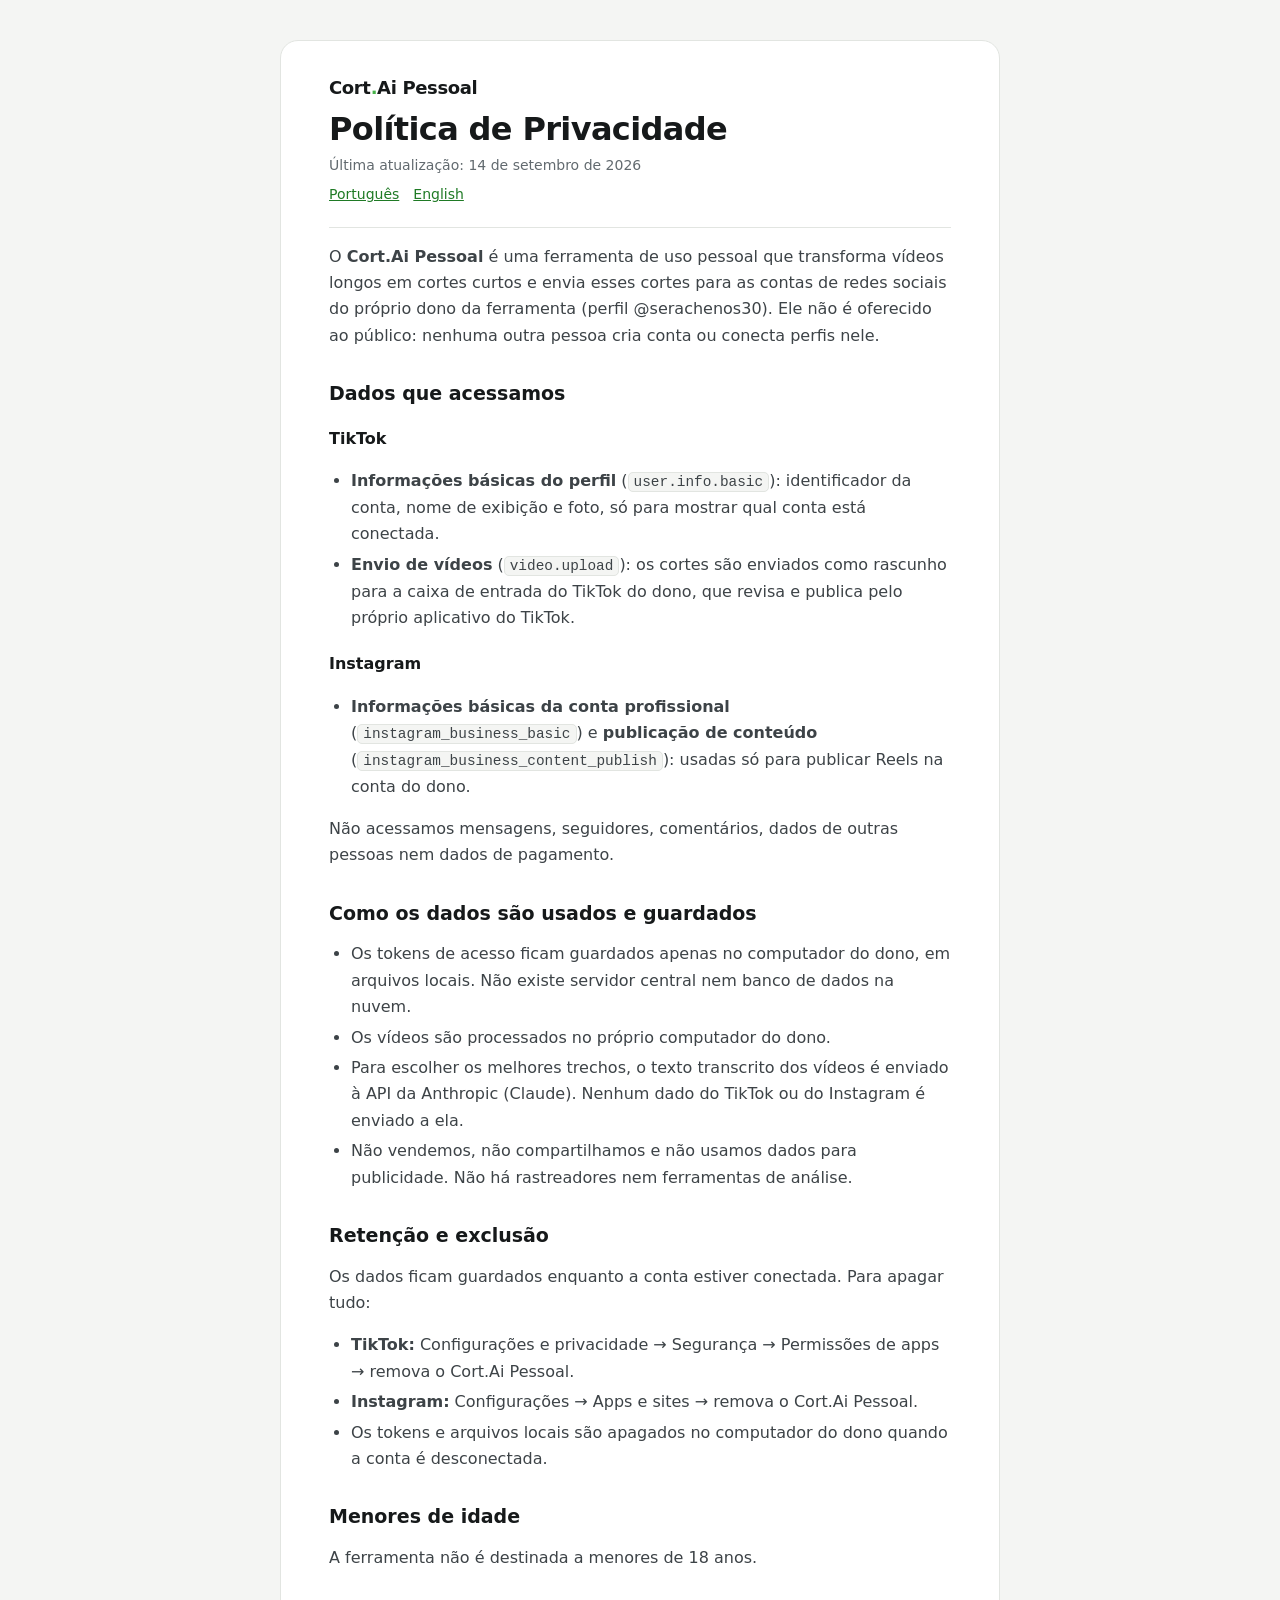
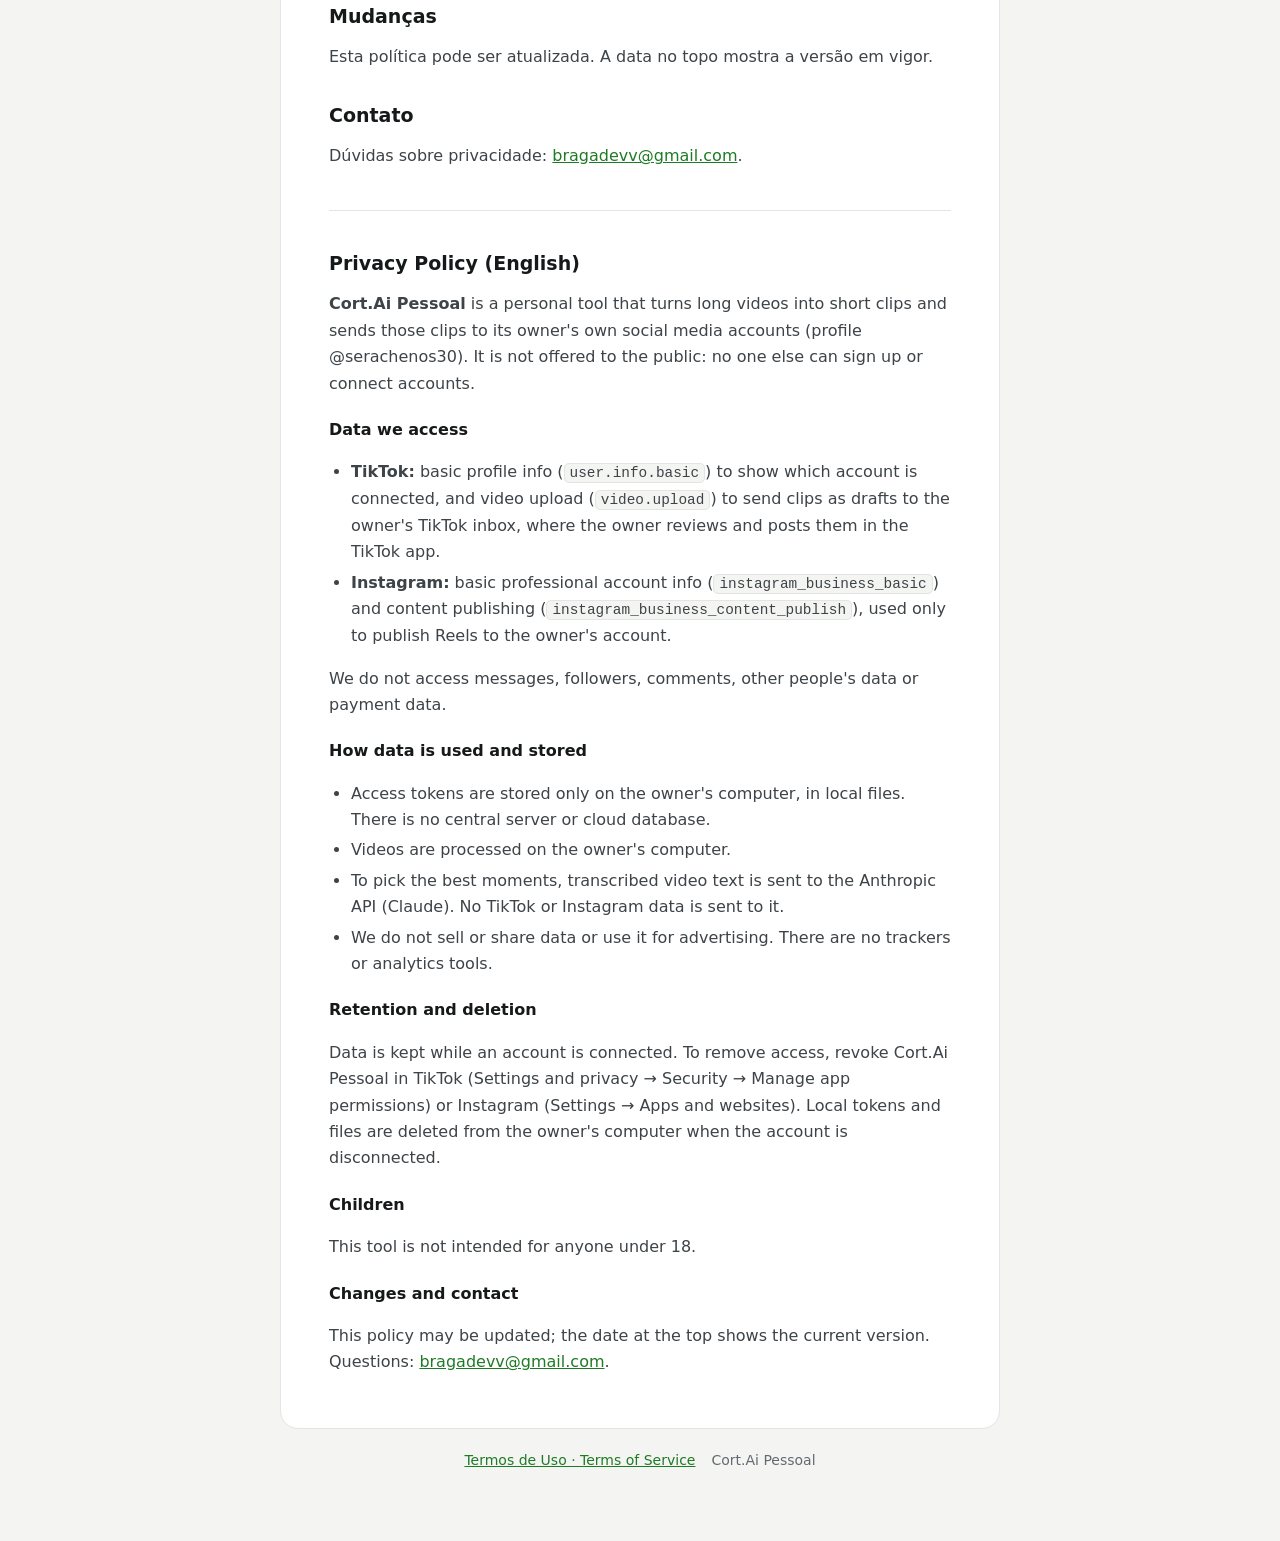
==== privacidade.html @ f8bae206 "Termos de uso e política de privacidade do Cort.Ai Pessoal Co-Authored-By: Claude Opus 5 <noreply@an" ====
<!doctype html>
<html lang="pt-BR">
<head>
  <meta charset="utf-8">
  <meta name="viewport" content="width=device-width, initial-scale=1">
  <title>Política de Privacidade · Cort.Ai Pessoal</title>
  <link rel="stylesheet" href="estilo.css">
</head>
<body>
<main>
  <header>
    <span class="marca">Cort<i>.</i>Ai Pessoal</span>
    <h1>Política de Privacidade</h1>
    <span class="data">Última atualização: 14 de setembro de 2026</span>
    <nav class="idiomas"><a href="#pt">Português</a><a href="#en">English</a></nav>
  </header>

  <section id="pt">
    <p>O <b>Cort.Ai Pessoal</b> é uma ferramenta de uso pessoal que transforma vídeos longos em cortes curtos e envia esses cortes para as contas de redes sociais do próprio dono da ferramenta (perfil @serachenos30). Ele não é oferecido ao público: nenhuma outra pessoa cria conta ou conecta perfis nele.</p>

    <h2>Dados que acessamos</h2>
    <h3>TikTok</h3>
    <ul>
      <li><b>Informações básicas do perfil</b> (<code>user.info.basic</code>): identificador da conta, nome de exibição e foto, só para mostrar qual conta está conectada.</li>
      <li><b>Envio de vídeos</b> (<code>video.upload</code>): os cortes são enviados como rascunho para a caixa de entrada do TikTok do dono, que revisa e publica pelo próprio aplicativo do TikTok.</li>
    </ul>
    <h3>Instagram</h3>
    <ul>
      <li><b>Informações básicas da conta profissional</b> (<code>instagram_business_basic</code>) e <b>publicação de conteúdo</b> (<code>instagram_business_content_publish</code>): usadas só para publicar Reels na conta do dono.</li>
    </ul>
    <p>Não acessamos mensagens, seguidores, comentários, dados de outras pessoas nem dados de pagamento.</p>

    <h2>Como os dados são usados e guardados</h2>
    <ul>
      <li>Os tokens de acesso ficam guardados apenas no computador do dono, em arquivos locais. Não existe servidor central nem banco de dados na nuvem.</li>
      <li>Os vídeos são processados no próprio computador do dono.</li>
      <li>Para escolher os melhores trechos, o texto transcrito dos vídeos é enviado à API da Anthropic (Claude). Nenhum dado do TikTok ou do Instagram é enviado a ela.</li>
      <li>Não vendemos, não compartilhamos e não usamos dados para publicidade. Não há rastreadores nem ferramentas de análise.</li>
    </ul>

    <h2>Retenção e exclusão</h2>
    <p>Os dados ficam guardados enquanto a conta estiver conectada. Para apagar tudo:</p>
    <ul>
      <li><b>TikTok:</b> Configurações e privacidade → Segurança → Permissões de apps → remova o Cort.Ai Pessoal.</li>
      <li><b>Instagram:</b> Configurações → Apps e sites → remova o Cort.Ai Pessoal.</li>
      <li>Os tokens e arquivos locais são apagados no computador do dono quando a conta é desconectada.</li>
    </ul>

    <h2>Menores de idade</h2>
    <p>A ferramenta não é destinada a menores de 18 anos.</p>

    <h2>Mudanças</h2>
    <p>Esta política pode ser atualizada. A data no topo mostra a versão em vigor.</p>

    <h2>Contato</h2>
    <p>Dúvidas sobre privacidade: <a href="mailto:bragadevv@gmail.com">bragadevv@gmail.com</a>.</p>
  </section>

  <section id="en" class="idioma" lang="en">
    <h2>Privacy Policy (English)</h2>
    <p><b>Cort.Ai Pessoal</b> is a personal tool that turns long videos into short clips and sends those clips to its owner's own social media accounts (profile @serachenos30). It is not offered to the public: no one else can sign up or connect accounts.</p>

    <h3>Data we access</h3>
    <ul>
      <li><b>TikTok:</b> basic profile info (<code>user.info.basic</code>) to show which account is connected, and video upload (<code>video.upload</code>) to send clips as drafts to the owner's TikTok inbox, where the owner reviews and posts them in the TikTok app.</li>
      <li><b>Instagram:</b> basic professional account info (<code>instagram_business_basic</code>) and content publishing (<code>instagram_business_content_publish</code>), used only to publish Reels to the owner's account.</li>
    </ul>
    <p>We do not access messages, followers, comments, other people's data or payment data.</p>

    <h3>How data is used and stored</h3>
    <ul>
      <li>Access tokens are stored only on the owner's computer, in local files. There is no central server or cloud database.</li>
      <li>Videos are processed on the owner's computer.</li>
      <li>To pick the best moments, transcribed video text is sent to the Anthropic API (Claude). No TikTok or Instagram data is sent to it.</li>
      <li>We do not sell or share data or use it for advertising. There are no trackers or analytics tools.</li>
    </ul>

    <h3>Retention and deletion</h3>
    <p>Data is kept while an account is connected. To remove access, revoke Cort.Ai Pessoal in TikTok (Settings and privacy → Security → Manage app permissions) or Instagram (Settings → Apps and websites). Local tokens and files are deleted from the owner's computer when the account is disconnected.</p>

    <h3>Children</h3>
    <p>This tool is not intended for anyone under 18.</p>

    <h3>Changes and contact</h3>
    <p>This policy may be updated; the date at the top shows the current version. Questions: <a href="mailto:bragadevv@gmail.com">bragadevv@gmail.com</a>.</p>
  </section>
</main>
<footer><a href="termos.html">Termos de Uso · Terms of Service</a><span>Cort.Ai Pessoal</span></footer>
</body>
</html>
---- estilo.css ----
:root {
  color-scheme: light dark;
  --fundo: #f4f5f3;
  --papel: #ffffff;
  --linha: #e2e5e1;
  --tinta: #16191a;
  --texto: #3d4347;
  --suave: #626a6f;
  --verde: #46b249;
  --verde-texto: #1f7a25;
}
@media (prefers-color-scheme: dark) {
  :root {
    --fundo: #0d0f10;
    --papel: #15181a;
    --linha: #262b2e;
    --tinta: #f1f3f2;
    --texto: #cdd2d4;
    --suave: #8e979c;
    --verde-texto: #7ad37d;
  }
}
* { box-sizing: border-box; }
body {
  margin: 0; background: var(--fundo); color: var(--texto);
  font: 16px/1.65 Inter, system-ui, -apple-system, "Segoe UI", Roboto, sans-serif;
  padding: 40px 20px 72px;
}
main { max-width: 720px; margin: 0 auto; background: var(--papel); border: 1px solid var(--linha); border-radius: 18px; padding: 36px clamp(20px, 5vw, 48px); }
header { display: grid; gap: 6px; padding-bottom: 20px; border-bottom: 1px solid var(--linha); margin-bottom: 8px; }
.marca { font: 700 18px Sora, "Segoe UI", system-ui, sans-serif; color: var(--tinta); letter-spacing: -.02em; }
.marca i { font-style: normal; color: var(--verde); }
h1 { font: 700 clamp(26px, 5vw, 32px)/1.2 Sora, "Segoe UI", system-ui, sans-serif; color: var(--tinta); margin: 6px 0 0; letter-spacing: -.02em; text-wrap: balance; }
h2 { font: 600 19px/1.3 Sora, "Segoe UI", system-ui, sans-serif; color: var(--tinta); margin: 32px 0 8px; }
h3 { font-size: 16px; color: var(--tinta); margin: 20px 0 4px; }
p, li { max-width: 65ch; }
ul { padding-left: 22px; }
li + li { margin-top: 4px; }
.data { font-size: 14px; color: var(--suave); }
.idiomas { display: flex; gap: 14px; font-size: 14px; }
a { color: var(--verde-texto); }
code { font-size: .9em; background: var(--fundo); border: 1px solid var(--linha); border-radius: 5px; padding: 1px 5px; }
.idioma { border-top: 1px solid var(--linha); margin-top: 40px; padding-top: 8px; }
footer { max-width: 720px; margin: 20px auto 0; font-size: 14px; color: var(--suave); display: flex; flex-wrap: wrap; gap: 6px 16px; justify-content: center; }
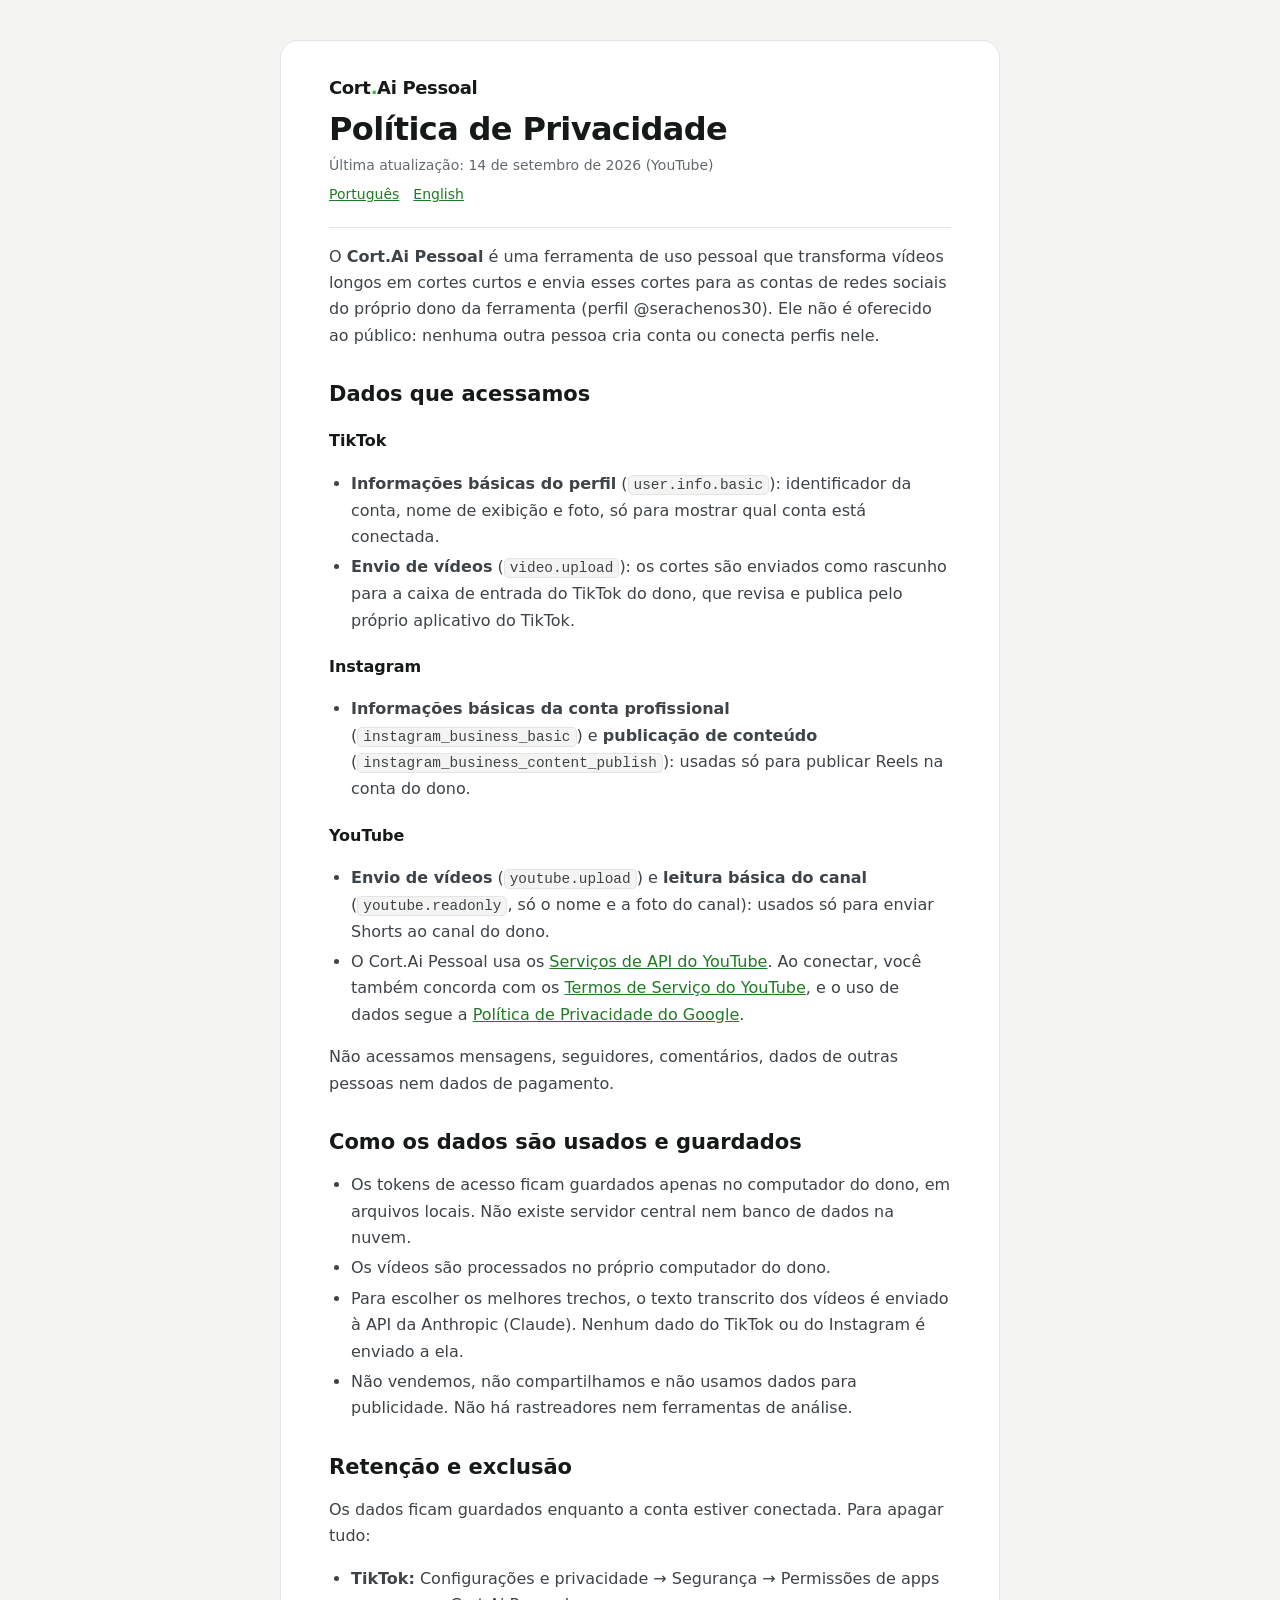
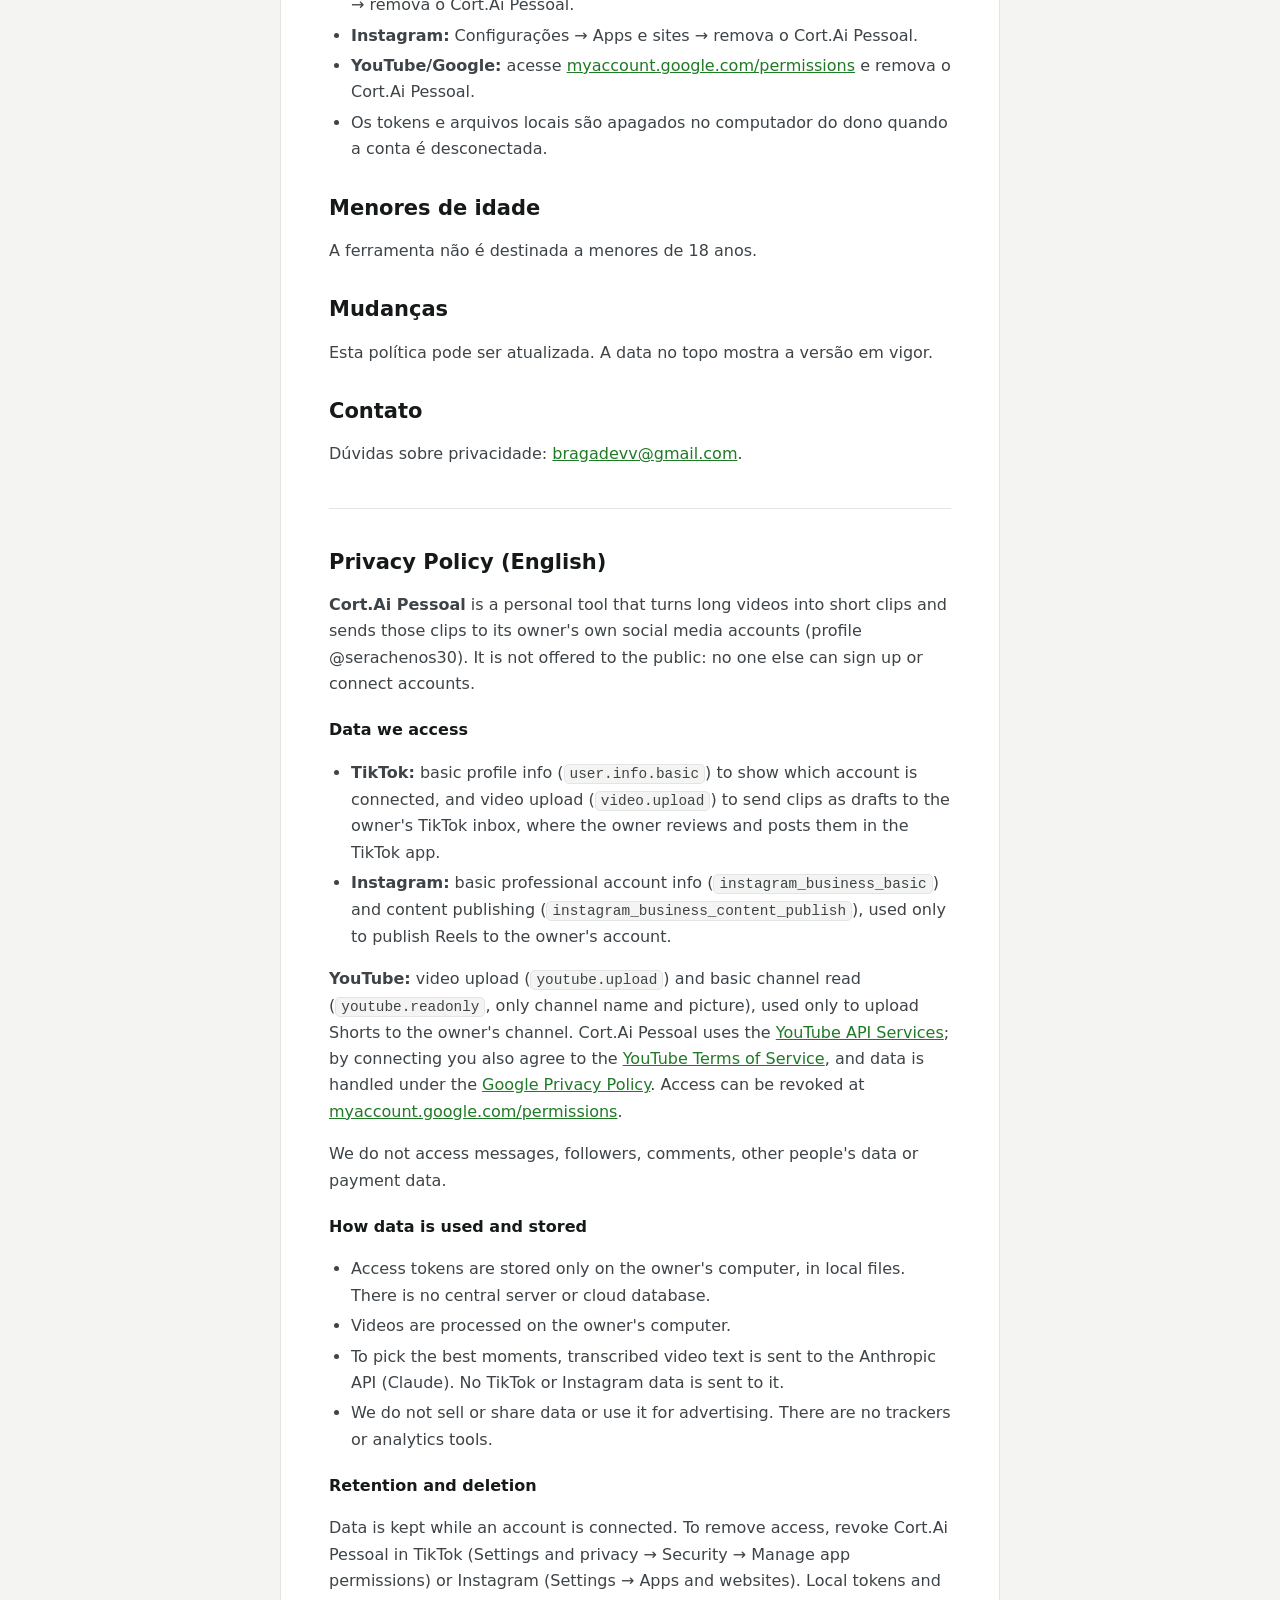
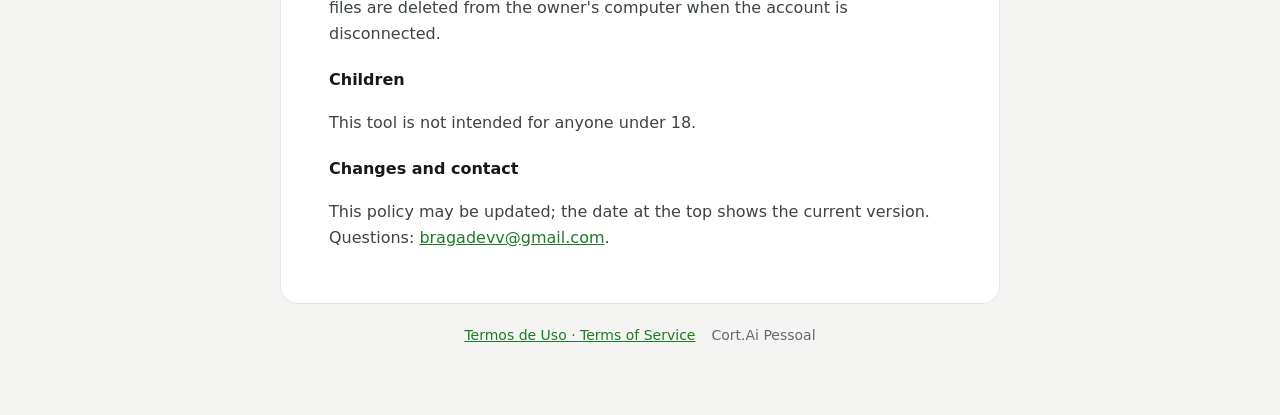
==== commit e506d25f: "Privacidade e termos: YouTube Co-Authored-By: Claude Opus 5 <noreply@anthropic.com> Claude-Session: " ====
--- a/privacidade.html
+++ b/privacidade.html
@@ -11,7 +11,7 @@
   <header>
     <span class="marca">Cort<i>.</i>Ai Pessoal</span>
     <h1>Política de Privacidade</h1>
-    <span class="data">Última atualização: 14 de setembro de 2026</span>
+    <span class="data">Última atualização: 14 de setembro de 2026 (YouTube)</span>
     <nav class="idiomas"><a href="#pt">Português</a><a href="#en">English</a></nav>
   </header>
 
@@ -28,6 +28,11 @@
     <ul>
       <li><b>Informações básicas da conta profissional</b> (<code>instagram_business_basic</code>) e <b>publicação de conteúdo</b> (<code>instagram_business_content_publish</code>): usadas só para publicar Reels na conta do dono.</li>
     </ul>
+    <h3>YouTube</h3>
+    <ul>
+      <li><b>Envio de vídeos</b> (<code>youtube.upload</code>) e <b>leitura básica do canal</b> (<code>youtube.readonly</code>, só o nome e a foto do canal): usados só para enviar Shorts ao canal do dono.</li>
+      <li>O Cort.Ai Pessoal usa os <a href="https://www.youtube.com/t/terms" rel="noopener">Serviços de API do YouTube</a>. Ao conectar, você também concorda com os <a href="https://www.youtube.com/t/terms" rel="noopener">Termos de Serviço do YouTube</a>, e o uso de dados segue a <a href="https://policies.google.com/privacy" rel="noopener">Política de Privacidade do Google</a>.</li>
+    </ul>
     <p>Não acessamos mensagens, seguidores, comentários, dados de outras pessoas nem dados de pagamento.</p>
 
     <h2>Como os dados são usados e guardados</h2>
@@ -43,6 +48,7 @@
     <ul>
       <li><b>TikTok:</b> Configurações e privacidade → Segurança → Permissões de apps → remova o Cort.Ai Pessoal.</li>
       <li><b>Instagram:</b> Configurações → Apps e sites → remova o Cort.Ai Pessoal.</li>
+      <li><b>YouTube/Google:</b> acesse <a href="https://myaccount.google.com/permissions" rel="noopener">myaccount.google.com/permissions</a> e remova o Cort.Ai Pessoal.</li>
       <li>Os tokens e arquivos locais são apagados no computador do dono quando a conta é desconectada.</li>
     </ul>
 
@@ -65,6 +71,7 @@
       <li><b>TikTok:</b> basic profile info (<code>user.info.basic</code>) to show which account is connected, and video upload (<code>video.upload</code>) to send clips as drafts to the owner's TikTok inbox, where the owner reviews and posts them in the TikTok app.</li>
       <li><b>Instagram:</b> basic professional account info (<code>instagram_business_basic</code>) and content publishing (<code>instagram_business_content_publish</code>), used only to publish Reels to the owner's account.</li>
     </ul>
+    <p><b>YouTube:</b> video upload (<code>youtube.upload</code>) and basic channel read (<code>youtube.readonly</code>, only channel name and picture), used only to upload Shorts to the owner's channel. Cort.Ai Pessoal uses the <a href="https://www.youtube.com/t/terms" rel="noopener">YouTube API Services</a>; by connecting you also agree to the <a href="https://www.youtube.com/t/terms" rel="noopener">YouTube Terms of Service</a>, and data is handled under the <a href="https://policies.google.com/privacy" rel="noopener">Google Privacy Policy</a>. Access can be revoked at <a href="https://myaccount.google.com/permissions" rel="noopener">myaccount.google.com/permissions</a>.</p>
     <p>We do not access messages, followers, comments, other people's data or payment data.</p>
 
     <h3>How data is used and stored</h3>
--- a/estilo.css
+++ b/estilo.css
@@ -31,7 +31,7 @@
 .marca { font: 700 18px Sora, "Segoe UI", system-ui, sans-serif; color: var(--tinta); letter-spacing: -.02em; }
 .marca i { font-style: normal; color: var(--verde); }
 h1 { font: 700 clamp(26px, 5vw, 32px)/1.2 Sora, "Segoe UI", system-ui, sans-serif; color: var(--tinta); margin: 6px 0 0; letter-spacing: -.02em; text-wrap: balance; }
-h2 { font: 600 19px/1.3 Sora, "Segoe UI", system-ui, sans-serif; color: var(--tinta); margin: 32px 0 8px; }
+h2 { font: 600 21px/1.3 Sora, "Segoe UI", system-ui, sans-serif; color: var(--tinta); margin: 32px 0 8px; }
 h3 { font-size: 16px; color: var(--tinta); margin: 20px 0 4px; }
 p, li { max-width: 65ch; }
 ul { padding-left: 22px; }
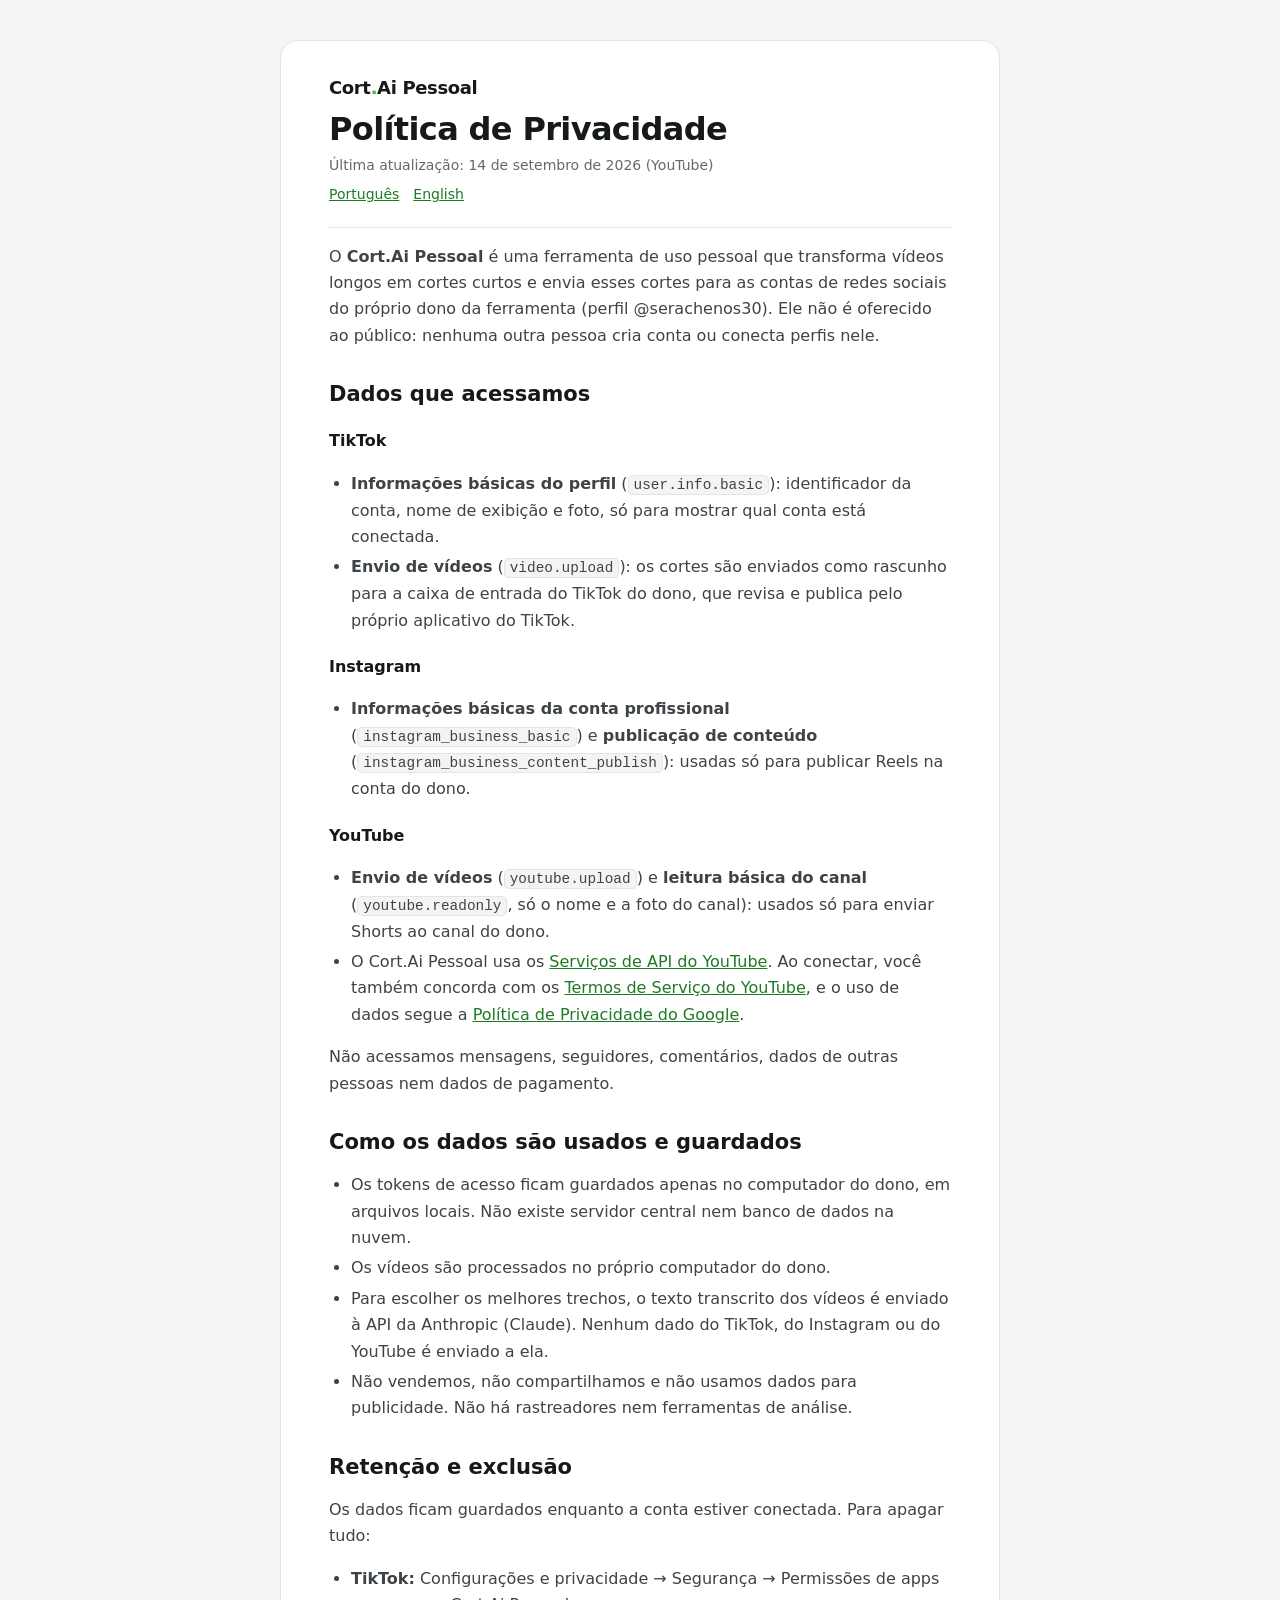
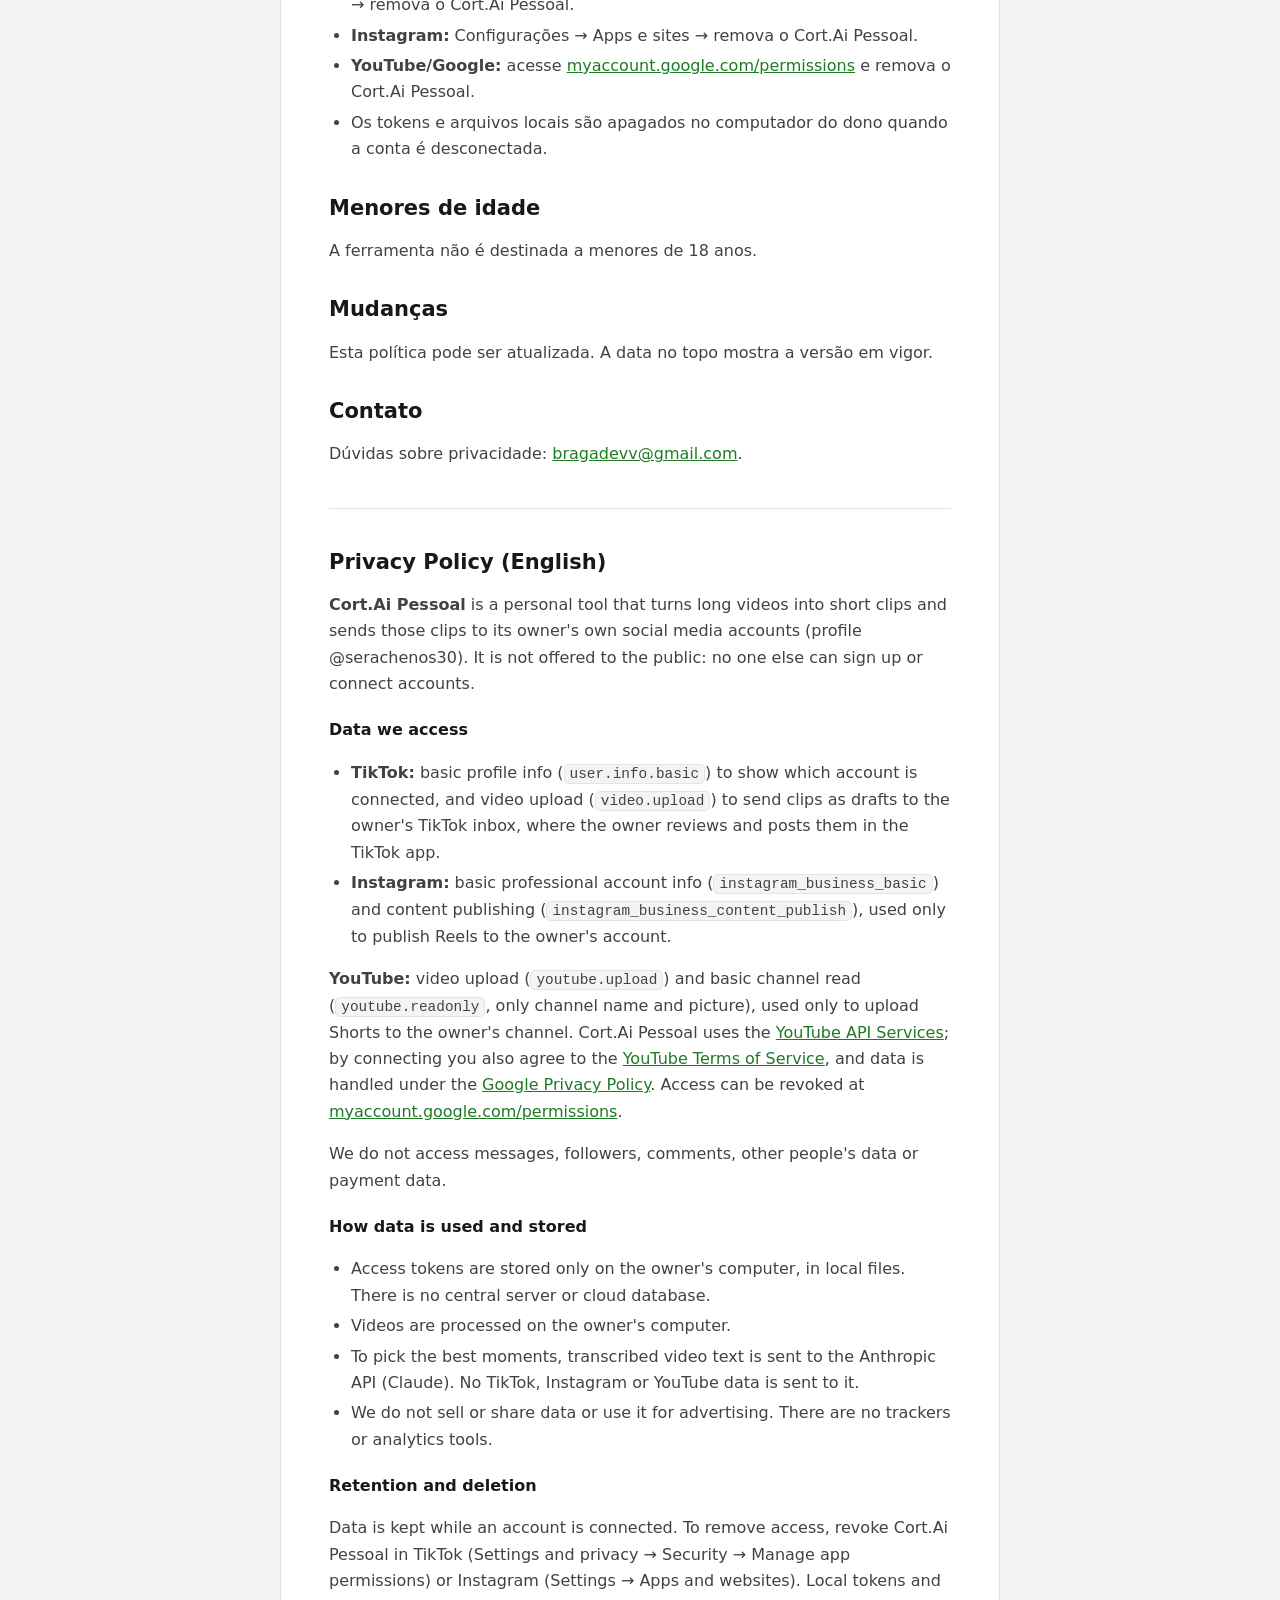
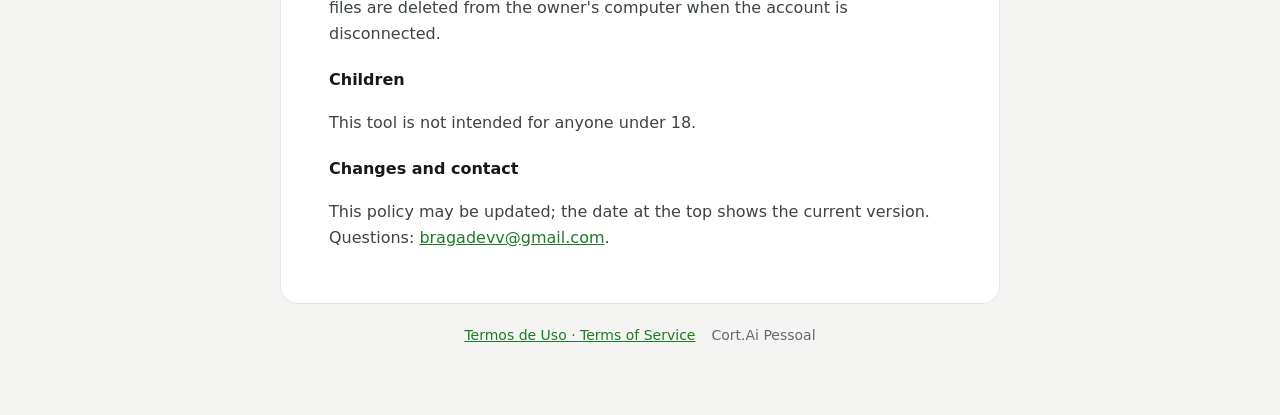
==== commit 25201122: "Termos e privacidade: YouTube nos trechos em inglês Co-Authored-By: Claude Opus 5 <noreply@anthropic" ====
--- a/privacidade.html
+++ b/privacidade.html
@@ -39,7 +39,7 @@
     <ul>
       <li>Os tokens de acesso ficam guardados apenas no computador do dono, em arquivos locais. Não existe servidor central nem banco de dados na nuvem.</li>
       <li>Os vídeos são processados no próprio computador do dono.</li>
-      <li>Para escolher os melhores trechos, o texto transcrito dos vídeos é enviado à API da Anthropic (Claude). Nenhum dado do TikTok ou do Instagram é enviado a ela.</li>
+      <li>Para escolher os melhores trechos, o texto transcrito dos vídeos é enviado à API da Anthropic (Claude). Nenhum dado do TikTok, do Instagram ou do YouTube é enviado a ela.</li>
       <li>Não vendemos, não compartilhamos e não usamos dados para publicidade. Não há rastreadores nem ferramentas de análise.</li>
     </ul>
 
@@ -78,7 +78,7 @@
     <ul>
       <li>Access tokens are stored only on the owner's computer, in local files. There is no central server or cloud database.</li>
       <li>Videos are processed on the owner's computer.</li>
-      <li>To pick the best moments, transcribed video text is sent to the Anthropic API (Claude). No TikTok or Instagram data is sent to it.</li>
+      <li>To pick the best moments, transcribed video text is sent to the Anthropic API (Claude). No TikTok, Instagram or YouTube data is sent to it.</li>
       <li>We do not sell or share data or use it for advertising. There are no trackers or analytics tools.</li>
     </ul>
 
